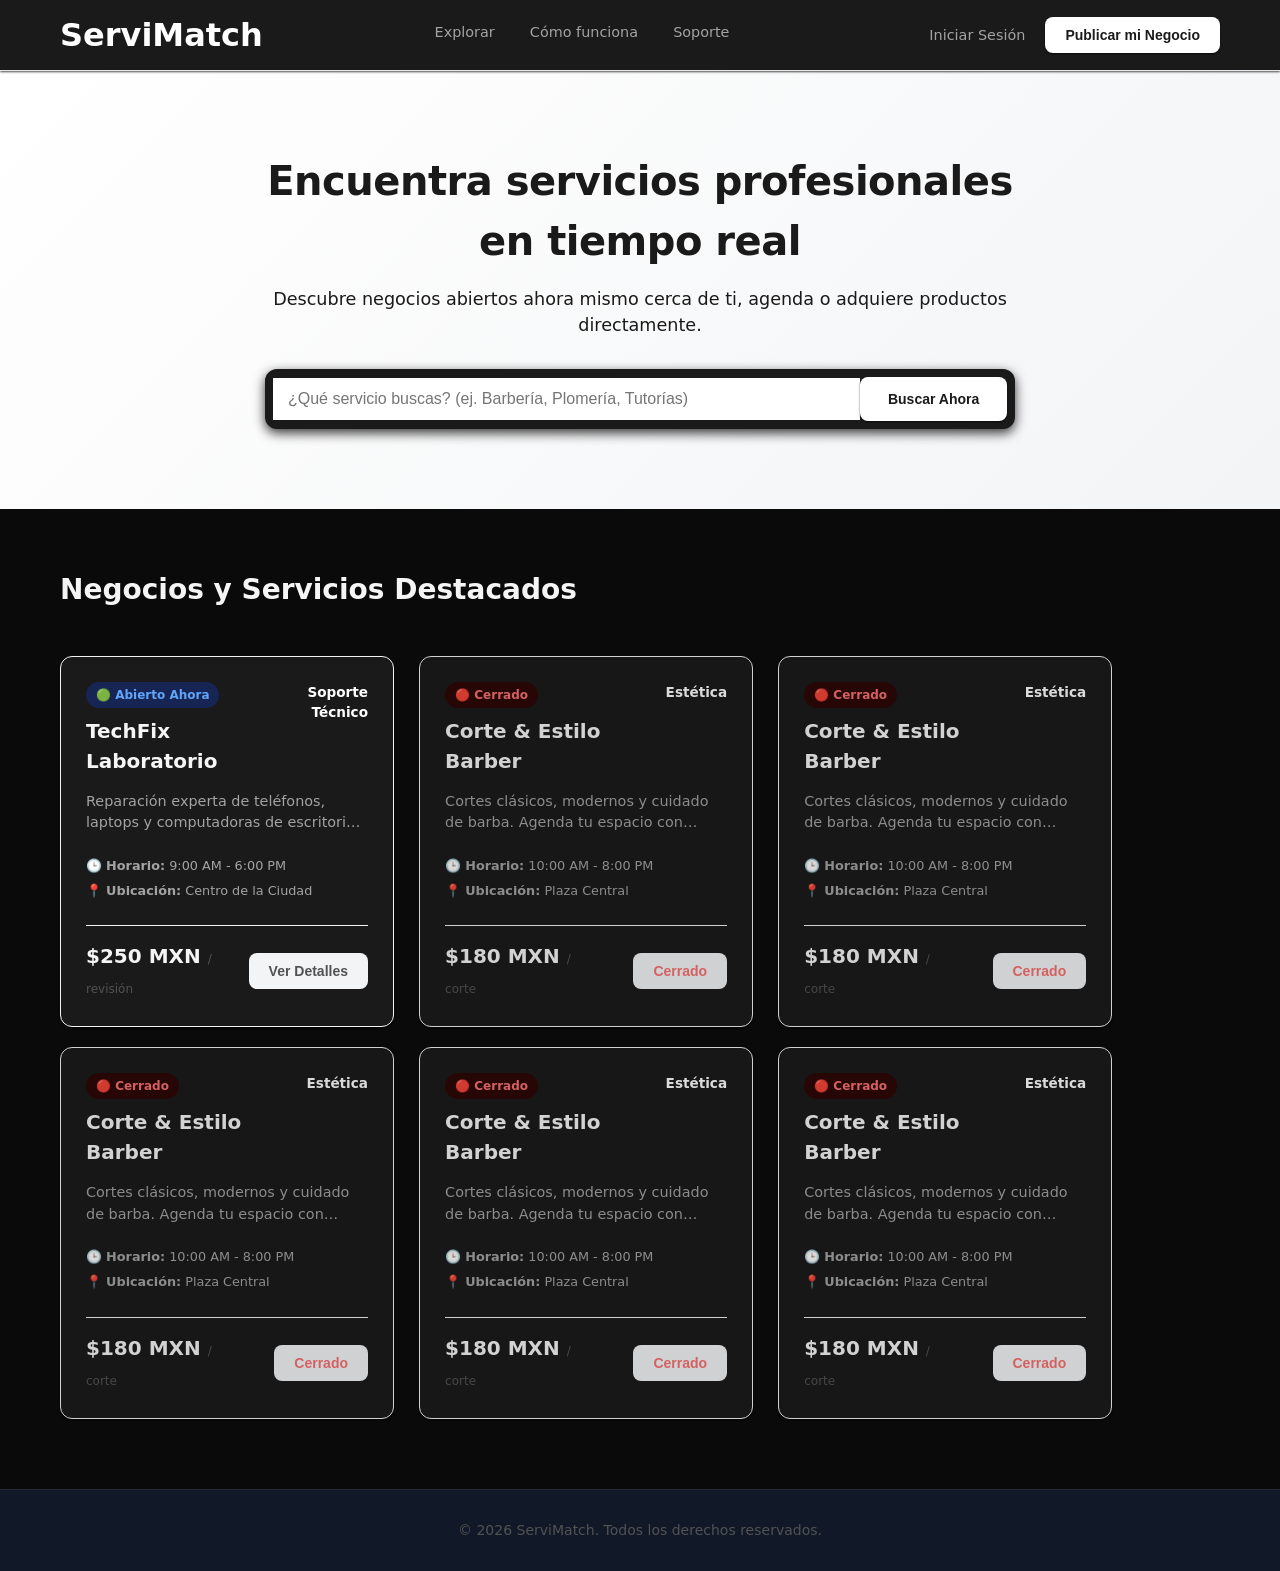
==== index.html @ 90960083 "primer commit" ====
<!DOCTYPE html>
<html lang="es">
<head>
    <meta charset="UTF-8">
    <meta name="viewport" content="width=device-width, initial-scale=1.0">
    <title>ServiMatch - Encuentra Servicios en tu Zona</title>
    <link rel="stylesheet" href="css/style.css">
</head>
<body>

    <header class="header">
    <div class="container">
        <div class="navbar">
            <div class="nav-brand">
                <span>ServiMatch</span>
            </div>
            
            <div class="nav-menu-container">
                
                
                <nav class="nav-menu" id="navMenu">
                    <a href="index.html">Explorar</a>
                    <a href="#">Cómo funciona</a>
                    <a href="soporte.html">Soporte</a>
                </nav>
                
            </div>

            <div class="nav-actions">
                <a href="login.html">Iniciar Sesión</a>
                <button class="btn btn-primary">Publicar mi Negocio</button>
            </div>
            <button class="menu-toggle" id="menuToggle" aria-label="Abrir menú">
                    <span></span>
                    <span></span>
                    <span></span>
                </button>
        </div>
    </div>
</header>

    <section class="hero">
        <div class="hero-content">
            <h1>Encuentra servicios profesionales en tiempo real</h1>
            <p>Descubre negocios abiertos ahora mismo cerca de ti, agenda o adquiere productos directamente.</p>
            
            <form class="search-form">
                <div class="search-input-cell">
                    <input type="text" placeholder="¿Qué servicio buscas? (ej. Barbería, Plomería, Tutorías)">
                </div>
                <div class="search-button-cell">
                    <button type="submit" class="btn btn-primary">Buscar Ahora</button>
                </div>
            </form>
        </div>
    </section>

    <main class="container main-content">
        <h2>Negocios y Servicios Destacados</h2>
        
        <div class="services-grid">
            
            <div class="card-wrapper">
                <div class="card">
                    <div class="card-header">
                        <div class="card-title-area">
                            <span class="badge badge-open">🟢 Abierto Ahora</span>
                            <h3>TechFix Laboratorio</h3>
                        </div>
                        <div class="card-category-area">
                            <span>Soporte Técnico</span>
                        </div>
                    </div>
                    
                    <p class="card-description">Reparación experta de teléfonos, laptops y computadoras de escritorio. Diagnóstico rápido.</p>
                    
                    <div class="card-info-list">
                        <p>🕒 <strong>Horario:</strong> 9:00 AM - 6:00 PM</p>
                        <p>📍 <strong>Ubicación:</strong> Centro de la Ciudad</p>
                    </div>
                    
                    <div class="card-footer">
                        <div class="card-price-area">
                            $250 MXN <span>/ revisión</span>
                        </div>
                        <div class="card-action-area">
                            <button class="btn btn-secondary">Ver Detalles</button>
                        </div>
                    </div>
                </div>
            </div>

            <div class="card-wrapper">
                <div class="card card-opacity">
                    <div class="card-header">
                        <div class="card-title-area">
                            <span class="badge badge-closed">🔴 Cerrado</span>
                            <h3>Corte & Estilo Barber</h3>
                        </div>
                        <div class="card-category-area">
                            <span>Estética</span>
                        </div>
                    </div>
                    
                    <p class="card-description">Cortes clásicos, modernos y cuidado de barba. Agenda tu espacio con anticipación.</p>
                    
                    <div class="card-info-list">
                        <p>🕒 <strong>Horario:</strong> 10:00 AM - 8:00 PM</p>
                        <p>📍 <strong>Ubicación:</strong> Plaza Central</p>
                    </div>
                    
                    <div class="card-footer">
                        <div class="card-price-area">
                            $180 MXN <span>/ corte</span>
                        </div>
                        <div class="card-action-area">
                            <button class="btn btn-disabled" disabled>Cerrado</button>
                        </div>
                    </div>
                </div>
            </div>
            <div class="card-wrapper">
                <div class="card card-opacity">
                    <div class="card-header">
                        <div class="card-title-area">
                            <span class="badge badge-closed">🔴 Cerrado</span>
                            <h3>Corte & Estilo Barber</h3>
                        </div>
                        <div class="card-category-area">
                            <span>Estética</span>
                        </div>
                    </div>
                    
                    <p class="card-description">Cortes clásicos, modernos y cuidado de barba. Agenda tu espacio con anticipación.</p>
                    
                    <div class="card-info-list">
                        <p>🕒 <strong>Horario:</strong> 10:00 AM - 8:00 PM</p>
                        <p>📍 <strong>Ubicación:</strong> Plaza Central</p>
                    </div>
                    
                    <div class="card-footer">
                        <div class="card-price-area">
                            $180 MXN <span>/ corte</span>
                        </div>
                        <div class="card-action-area">
                            <button class="btn btn-disabled" disabled>Cerrado</button>
                        </div>
                    </div>
                </div>
            </div>
            <div class="card-wrapper">
                <div class="card card-opacity">
                    <div class="card-header">
                        <div class="card-title-area">
                            <span class="badge badge-closed">🔴 Cerrado</span>
                            <h3>Corte & Estilo Barber</h3>
                        </div>
                        <div class="card-category-area">
                            <span>Estética</span>
                        </div>
                    </div>
                    
                    <p class="card-description">Cortes clásicos, modernos y cuidado de barba. Agenda tu espacio con anticipación.</p>
                    
                    <div class="card-info-list">
                        <p>🕒 <strong>Horario:</strong> 10:00 AM - 8:00 PM</p>
                        <p>📍 <strong>Ubicación:</strong> Plaza Central</p>
                    </div>
                    
                    <div class="card-footer">
                        <div class="card-price-area">
                            $180 MXN <span>/ corte</span>
                        </div>
                        <div class="card-action-area">
                            <button class="btn btn-disabled" disabled>Cerrado</button>
                        </div>
                    </div>
                </div>
            </div>
            <div class="card-wrapper">
                <div class="card card-opacity">
                    <div class="card-header">
                        <div class="card-title-area">
                            <span class="badge badge-closed">🔴 Cerrado</span>
                            <h3>Corte & Estilo Barber</h3>
                        </div>
                        <div class="card-category-area">
                            <span>Estética</span>
                        </div>
                    </div>
                    
                    <p class="card-description">Cortes clásicos, modernos y cuidado de barba. Agenda tu espacio con anticipación.</p>
                    
                    <div class="card-info-list">
                        <p>🕒 <strong>Horario:</strong> 10:00 AM - 8:00 PM</p>
                        <p>📍 <strong>Ubicación:</strong> Plaza Central</p>
                    </div>
                    
                    <div class="card-footer">
                        <div class="card-price-area">
                            $180 MXN <span>/ corte</span>
                        </div>
                        <div class="card-action-area">
                            <button class="btn btn-disabled" disabled>Cerrado</button>
                        </div>
                    </div>
                </div>
            </div>
            <div class="card-wrapper">
                <div class="card card-opacity">
                    <div class="card-header">
                        <div class="card-title-area">
                            <span class="badge badge-closed">🔴 Cerrado</span>
                            <h3>Corte & Estilo Barber</h3>
                        </div>
                        <div class="card-category-area">
                            <span>Estética</span>
                        </div>
                    </div>
                    
                    <p class="card-description">Cortes clásicos, modernos y cuidado de barba. Agenda tu espacio con anticipación.</p>
                    
                    <div class="card-info-list">
                        <p>🕒 <strong>Horario:</strong> 10:00 AM - 8:00 PM</p>
                        <p>📍 <strong>Ubicación:</strong> Plaza Central</p>
                    </div>
                    
                    <div class="card-footer">
                        <div class="card-price-area">
                            $180 MXN <span>/ corte</span>
                        </div>
                        <div class="card-action-area">
                            <button class="btn btn-disabled" disabled>Cerrado</button>
                        </div>
                    </div>
                </div>
            </div>

        </div>
    </main>

    <footer class="footer">
        <div class="container">
            <p>&copy; 2026 ServiMatch. Todos los derechos reservados.</p>
        </div>
    </footer>


    <script>
        const menuToggle = document.getElementById('menuToggle');
        const navMenu = document.getElementById('navMenu');

        menuToggle.addEventListener('click', () => {
            // Abre o cierra el menú lateral
            navMenu.classList.toggle('active');
            // Cambia el aspecto del botón (Líneas -> X)
            menuToggle.classList.toggle('open');
        });
    </script>
</body>
</html>

</body>
</html>
---- css/style.css ----
/* ==========================================================================
   1. VARIABLES Y CONFIGURACIÓN BASE
   ========================================================================== */
:root {
    
    /* Colores Principales (Monocromáticos) */
    --primary-color: #ffffff;       /* Blanco puro para los elementos de máxima atención */
    --primary-hover: #e5e7eb;       /* Gris muy claro para los hovers */
    --secondary-color: #f3f4f6;     /* Contraste secundario claro */
    
    /* Fondos (Negros y Grises Profundos) */
    --bg-main: #0a0a0a;             /* Negro azabache sutil (más elegante que el #000000 puro) */
    --bg-card: #121212;             /* Un gris oscuro casi negro para tarjetas y contenedores */
    --white: #1a1a1a;               /* Tercer nivel de elevación para elementos flotantes o menús */
    
    /* Textos (Escala de Blancos y Grises) */
    --text-dark: #f5f5f5;           /* Texto principal (Blanco suave para no cansar la vista) */
    --text-muted: #a3a3a3;          /* Texto secundario (Gris medio) */
    --text-light: #525252;          /* Texto desactivado, bordes finos o subtítulos muy discretos */
    
    /* Estados (Manteniendo la estética, pero legibles) */
    --color-open-bg: #172554;       /* Azul marino muy oscuro (mantiene el orden sin romper la estética) */
    --color-open-text: #60a5fa;     
    --color-closed-bg: #2d0606;     /* Vino/Rojo quemado muy oscuro */
    --color-closed-text: #f87171;   
    
    /* Efectos y Estructura */
    --shadow-sm: 0 1px 2px 0 rgba(0, 0, 0, 0.7);
    --shadow-md: 0 4px 12px rgba(0, 0, 0, 0.8);
    --radius: 12px;
}

* {
    box-sizing: border-box;
    margin: 0;
    padding: 0;
}

body {
    font-family: system-ui, -apple-system, BlinkMacSystemFont, 'Segoe UI', Roboto, Oxygen, Ubuntu, Cantarell, sans-serif;
    background-color: var(--bg-main);
    color: var(--text-dark);
    line-height: 1.5;
}
.body2 {
    font-family: system-ui, -apple-system, BlinkMacSystemFont, 'Segoe UI', Roboto, Oxygen, Ubuntu, Cantarell, sans-serif;
    background-color: var(--primary-color);
    color: var(--text-dark);
    line-height: 1.5;
}

a {
    text-decoration: none;
    color: inherit;
    transition: color 0.2s ease;
}

/* ==========================================================================
   2. COMPONENTES REUTILIZABLES (Botones, Etiquetas)
   ========================================================================== */
.btn {
    display: inline-block;
    padding: 10px 20px;
    font-size: 0.875rem;
    font-weight: 600;
    border-radius: 8px;
    border: none;
    cursor: pointer;
    transition: all 0.2s ease;
    text-align: center;
}

.btn-primary {
    background-color: var(--primary-color);
    color: var(--white);
    box-shadow: var(--shadow-sm);
}

.btn-primary:hover {
    background-color: var(--primary-hover);
}

.btn-secondary {
    background-color: #f3f4f6;
    color: var(--text-light);
}

.btn-secondary:hover {
    background-color: #e5e7eb;
}

.btn-disabled {
    background-color: #f3f4f6;
    color: var(--color-closed-text);
    cursor: not-allowed;
}

.badge {
    display: inline-block;
    padding: 4px 10px;
    font-size: 0.75rem;
    font-weight: 600;
    border-radius: 9999px;
}

.badge-open {
    background-color: var(--color-open-bg);
    color: var(--color-open-text);
}

.badge-closed {
    background-color: var(--color-closed-bg);
    color: var(--color-closed-text);
}

/* ==========================================================================
   3. ESTRUCTURA / LAYOUT DEL INDEX
   ========================================================================== */
.container {
    max-width: 1200px;
    margin: 0 auto;
    padding: 0 20px;
}

/* Navbar */
.header {
    background-color: var(--white);
    border-bottom: 1px solid #e5e7eb;
    position: sticky;
    top: 0;
    z-index: 100;
    box-shadow: var(--shadow-sm);
}

.navbar {
    display: table;
    width: 100%;
    height: 70px;
}

.nav-brand, .nav-menu, .nav-actions {
    display: table-cell;
    vertical-align: middle;
}

.nav-brand {
    font-size: 2rem;
    font-weight: 700;
    color: var(--primary-color);
    width: 20%;
}

.nav-menu {
    text-align: center;
    width: 50%;
    padding:20px;
}

.nav-menu a {
    margin: 0 15px;
    font-size: 0.9rem;
    font-weight: 500;
    color: var(--text-muted);
}

.nav-menu a:hover {
    color: var(--primary-color);
}

.nav-actions {
    text-align: right;
    width: 30%;
}

.nav-actions a {
    margin-right: 15px;
    font-size: 0.9rem;
    font-weight: 500;
    color: var(--text-muted);
}

.nav-actions a:hover {
    color: var(--primary-color);
}

/* Hero Section (Buscador) */
.hero {
    background: linear-gradient(135deg, var(--primary-color) 0%, var(--secondary-color) 100%);
    color: var(--white);
    padding: 80px 20px;
    text-align: center;
}

.hero-content {
    max-width: 750px;
    margin: 0 auto;
}

.hero h1 {
    font-size: 2.5rem;
    font-weight: 800;
    margin-bottom: 15px;
    letter-spacing: -0.5px;
}

.hero p {
    font-size: 1.1rem;
    margin-bottom: 30px;
}

/* Formulario de búsqueda */
.search-form {
    background-color: var(--white);
    padding: 8px;
    border-radius: var(--radius);
    box-shadow: var(--shadow-md);
    display: table;
    width: 100%;
}

.search-input-cell, .search-button-cell {
    display: table-cell;
    vertical-align: middle;
}

.search-input-cell {
    width: 80%;
}

.search-form input {
    width: 100%;
    padding: 12px 15px;
    border: none;
    font-size: 1rem;
    color: var(--text-dark);
    outline: none;
}

.search-button-cell {
    width: 20%;
    text-align: right;
}

.search-form .btn {
    width: 100%;
    padding: 14px;
}

/* Catálogo / Grid de Servicios */
.main-content {
    padding: 60px 20px;
}

.main-content h2 {
    font-size: 1.75rem;
    font-weight: 700;
    margin-bottom: 35px;
}

.services-grid {
    display: block;
    margin-left: -10px;
    margin-right: -10px;
}

/* Tarjeta del Servicio (Estilo base) */
.card-wrapper {
    display: inline-block;
    width: 30%;
    padding: 10px;
    vertical-align: top;
    box-sizing: border-box;
}

.card {
    background-color: var(--white);
    border: 1px solid #f3f4f6;
    border-radius: var(--radius);
    padding: 25px;
    box-shadow: var(--shadow-sm);
    transition: transform 0.2s ease, box-shadow 0.2s ease;
}

.card:hover {
    transform: translateY(-4px);
    box-shadow: var(--shadow-md);
}

.card-opacity {
    opacity: 0.85;
}

.card-header {
    display: table;
    width: 100%;
    margin-bottom: 15px;
}

.card-title-area, .card-category-area {
    display: table-cell;
    vertical-align: top;
}

.card-title-area {
    width: 70%;
}

.card-title-area h3 {
    font-size: 1.25rem;
    font-weight: 700;
    margin-top: 8px;
}

.card-category-area {
    width: 30%;
    text-align: right;
    font-size: 0.85rem;
    font-weight: 600;
    color: var(--primary-color);
}

.card-description {
    font-size: 0.9rem;
    color: var(--text-muted);
    margin-bottom: 20px;
    height: 45px;
    display: -webkit-box;
    -webkit-line-clamp: 2;
    -webkit-box-orient: vertical;
    overflow: hidden;
}

.card-info-list {
    font-size: 0.8rem;
    color: var(--text-muted);
    margin-bottom: 25px;
}

.card-info-list p {
    margin-bottom: 6px;
}

.card-footer {
    display: table;
    width: 100%;
    border-top: 1px solid #f3f4f6;
    padding-top: 15px;
}

.card-price-area, .card-action-area {
    display: table-cell;
    vertical-align: middle;
}

.card-price-area {
    font-size: 1.25rem;
    font-weight: 700;
    width: 50%;
}

.card-price-area span {
    font-size: 0.75rem;
    color: var(--text-light);
    font-weight: 400;
}

.card-action-area {
    width: 50%;
    text-align: right;
}

/* Footer */
.footer {
    background-color: #111827;
    color: var(--text-light);
    padding: 30px 0;
    text-align: center;
    font-size: 0.875rem;
    border-top: 1px solid #1f2937;
}

.menu-toggle {
    display: none;
    flex-direction: column;
    justify-content: space-between;
    width: 24px;
    height: 18px;
    background: transparent;
    border: none;
    cursor: pointer;
    z-index: 110;
}

/* Las 3 líneas del icono */
.menu-toggle span {
    width: 100%;
    height: 3px;
    background-color: var(--text-dark);
    border-radius: 2px;
    transition: all 0.3s ease;
}




/* ==========================================================================
   5. DISEÑO DE LA PÁGINA DE SOPORTE
   ========================================================================== */
.support-container {
    display: flex;
    gap: 40px;
    align-items: flex-start;
    margin-top: 20px;
    background: linear-gradient(135deg, var(--primary-color) 0%, var(--secondary-color) 100%);
    color: var(--white);
    padding: 60px 20px;
    border-radius: var(--radius);
    border: 1px solid #f3f4f6;
    box-shadow: var(--shadow-sm);
}

.support-info-card {
    flex: 1;
}

.support-info-card h2 {
    font-size: 2.2rem;
    margin-bottom: 15px;
    color: var(--text-ligh);
}

.support-subtitle {
    color: var(--text-ligh);
    font-size: 1.05rem;
    margin-bottom: 30px;
}

.support-channels {
    display: flex;
    flex-direction: column;
    gap: 20px;
}

.channel-item {
    display: flex;
    align-items: center;
    gap: 15px;
    background-color: var(--white);
    padding: 15px;
    border-radius: 8px;
    border: 1px solid #f3f4f6;
}

.channel-icon {
    font-size: 1.5rem;
}

.channel-item h4 {
    font-size: 0.95rem;
    font-weight: 700;
    color: var(--text-dark);
}

.channel-item p {
    font-size: 0.85rem;
    color: var(--text-muted);
}

/* Tarjeta del Formulario */
.support-form-card {
    flex: 1;
    background-color: var(--white);
    padding: 30px;
    border-radius: var(--radius);
    border: 1px solid #f3f4f6;
    box-shadow: var(--shadow-sm);
}

.support-form-card h3 {
    font-size: 1.3rem;
    margin-bottom: 25px;
    color: var(--text-dark);
}

.support-form {
    display: flex;
    flex-direction: column;
    gap: 20px;
}

.form-group {
    display: flex;
    flex-direction: column;
    gap: 8px;
}

.form-group label {
    font-size: 0.85rem;
    font-weight: 600;
    color: var(--text-dark);
}

.form-group input, 
.form-group select, 
.form-group textarea {
    width: 100%;
    padding: 12px;
    border: 1px solid #d1d5db;
    border-radius: 6px;
    font-size: 0.95rem;
    font-family: inherit;
    outline: none;
    transition: border-color 0.2s;
}

.form-group input:focus, 
.form-group select:focus, 
.form-group textarea:focus {
    border-color: var(--primary-color);
    box-shadow: 0 0 0 3px rgba(79, 70, 229, 0.1);
}

.btn-block {
    width: 100%;
    padding: 14px;
}



/* Enlace activo en el menú */
.active-link {
    color: var(--primary-color) !important;
    font-weight: 700 !important;
}

/* ==========================================================================
   6. DISEÑO DE LA PÁGINA DE LOGIN
   ========================================================================== */
.login-main {
    display: flex;
    justify-content: center;
    align-items: center;
    min-height: calc(100vh - 140px); /* Resta altura de header y footer */
    padding: 40px 20px;
}

.login-card {
    background-color: var(--white);
    width: 100%;
    max-width: 450px;
    padding: 40px;
    border-radius: var(--radius);
    border: 1px solid #f3f4f6;
    box-shadow: var(--shadow-md);
}

.login-header {
    text-align: center;
    margin-bottom: 30px;
}

.login-header h2 {
    font-size: 1.8rem;
    font-weight: 800;
    color: var(--text-dark);
    margin-bottom: 8px;
}

.login-header p {
    font-size: 0.9rem;
    color: var(--text-muted);
}

/* Alineación de etiqueta y enlace de recuperar contraseña */
.label-wrapper {
    display: flex;
    justify-content: space-between;
    align-items: center;
}

.form-link-sm {
    font-size: 0.8rem;
    color: var(--primary-color);
    font-weight: 500;
}

.form-link-sm:hover {
    text-decoration: underline;
}

/* Opciones extra (Checkbox) */
.form-options {
    display: flex;
    align-items: center;
    font-size: 0.85rem;
    color: var(--text-muted);
    margin-top: -5px;
}

.checkbox-container {
    display: flex;
    align-items: center;
    gap: 8px;
    cursor: pointer;
    user-select: none;
}

.checkbox-container input {
    cursor: pointer;
    accent-color: var(--primary-color); /* Cambia el color del checkbox nativo */
    width: 16px;
    height: 16px;
}

/* Elementos del pie de la tarjeta */
.login-footer {
    text-align: center;
    margin-top: 25px;
    font-size: 0.9rem;
    color: var(--text-muted);
}

.login-footer a {
    color: var(--primary-color);
    font-weight: 600;
}

.login-footer a:hover {
    text-decoration: underline;
}

/* Divisor decorativo */
.divider {
    position: relative;
    text-align: center;
    margin: 20px 0;
}

.divider::before {
    content: "";
    position: absolute;
    top: 50%;
    left: 0;
    right: 0;
    height: 1px;
    background-color: #e5e7eb;
    z-index: 1;
}

.divider span {
    position: relative;
    background-color: var(--white);
    padding: 0 10px;
    font-size: 0.75rem;
    color: var(--text-light);
    text-transform: uppercase;
    letter-spacing: 0.5px;
    z-index: 2;
}

.admin-notice {
    font-size: 0.8rem;
    color: var(--text-light);
    line-height: 1.4;
    background-color: #f9fafb;
    padding: 10px;
    border-radius: 6px;
    border: 1px dashed #e5e7eb;
}

/* Ajustes Responsive para móvil */
@media (max-width: 480px) {
    .login-card {
        padding: 25px 20px;
        box-shadow: none; /* Simplifica la vista en pantallas ultra pequeñas */
        border: none;
        background: transparent;
    }
    
    body {
        background-color: var(--white); /* Evita contraste de fondo en celular */
    }
    
    .divider span {
        background-color: var(--white);
    }
}

/* ==========================================================================
   7. DISEÑO DE LA PÁGINA DE REGISTRO (SELECTOR DE ROLES)
   ========================================================================== */
.role-selector {
    display: flex;
    gap: 12px;
    margin-top: 5px;
}

.role-option {
    flex: 1;
    cursor: pointer;
}

/* Esconde el círculo de radio por defecto */
.role-option input[type="radio"] {
    display: none;
}

/* Diseño de la tarjeta contenedora simulada */
.role-box {
    display: flex;
    align-items: center;
    gap: 10px;
    padding: 12px;
    border: 1px solid #d1d5db;
    border-radius: 8px;
    background-color: var(--white);
    transition: all 0.2s ease;
}

.role-icon {
    font-size: 1.3rem;
}

.role-text strong {
    display: block;
    font-size: 0.85rem;
    color: var(--text-dark);
}

.role-text p {
    font-size: 0.7rem;
    color: var(--text-light);
    line-height: 1.2;
}

/* Comportamiento cuando el radio oculto se activa/selecciona */
.role-option input[type="radio"]:checked + .role-box {
    border-color: var(--primary-color);
    background-color: #f5f3ff; /* Fondo sutil índigo */
    box-shadow: 0 0 0 1px var(--primary-color);
}

/* Ajuste responsive para celulares muy pequeños */
@media (max-width: 400px) {
    .role-selector {
        flex-direction: column;
    }
}




/*-------------------------------------------------------------------------------------------
---------------------------- Responsive para Soporte-----------------------------------------
---------------------------------------------------------------------------------------------*/




@media (max-width: 992px) {
    .support-container {
        flex-direction: column;
        gap: 40px;
    }
    
    .support-info-card, .support-form-card {
        width: 100%;
    }
}

/* Responsive para pantallas medianas (Tablets) */
@media (max-width: 992px) {
    .card-wrapper {
        width: 50%;
    }
}

/* Responsive para pantallas pequeñas (Celulares) */
@media (max-width: 768px) {
    .nav-menu {
        display: none; /* Esconde menú en móvil */
    }
    .nav-actions .btn-primary {
    display: none;
}

    .nav-brand { width: 40%; }
    .nav-actions { width: 60%; }
    
    .card-wrapper {
        width: 100%;
    }
    
    .search-form, .search-input-cell, .search-button-cell {
        display: block;
        width: 100%;
    }
    
    .search-button-cell {
        text-align: center;
        margin-top: 10px;
    }

    .hero {
    background: linear-gradient(135deg, var(--primary-color) 0%, var(--secondary-color) 100%);
    color: var(--white);
    padding: 50px 50px;
    text-align: center;
}

.hero h1 {
    font-size: 2.3rem;
    font-weight: 800;
    margin-bottom: 5px;
    letter-spacing: -0.5px;
}

.main-content {
    padding: 20px 20px;
}

@media (max-width: 768px) {
    .nav-brand { width: 50%; }
    .nav-actions { width: 50%; }
    
    .nav-menu-container {
        display: inline-block;
        vertical-align: middle;
    }

    /* Mostrar el botón hamburguesa */
    .menu-toggle {
        display: flex;
    margin-top: 25px;
    }

    /* Transformar el menú tradicional en un despliegue vertical oculto */
    .nav-menu {
        display: block;
        position: fixed;
        top: 70px; /* Justo debajo del header */
        left: 200%; /* Escondido a la izquierda */
        width: 100%;
        height: calc(100vh - 70px);
        background-color: var(--white);
        flex-direction: column;
        padding: 40px 20px;
        transition: left 0.3s ease;
        box-shadow: 0 4px 6px rgba(0, 0, 0, 0.05);
        text-align: left;
    }

    /* Links del menú ahora uno abajo del otro */
    .nav-menu a {
        display: block;
        margin: 0 0 25px 0;
        font-size: 1.2rem;
    }

    /* Clase que activará JavaScript para mostrar el menú */
    .nav-menu.active {
        left: 0;
    }

    /* Animación del icono (Opcional: Convierte la hamburguesa en una "X") */
    .menu-toggle.open span:nth-child(1) {
        transform: rotate(45deg) translate(5px, 5px);
    }
    .menu-toggle.open span:nth-child(2) {
        opacity: 0;
    }
    .menu-toggle.open span:nth-child(3) {
        transform: rotate(-45deg) translate(5px, -5px);
    }

    /* Ajustes extra para el buscador y tarjetas en móvil */
    .card-wrapper { width: 100%; }
    .search-form, .search-input-cell, .search-button-cell { display: block; width: 100%; }
    .search-button-cell { text-align: center; margin-top: 10px; }
}

.support-container {
    display: flex;
    gap: 25px;
    align-items: flex-start;
    margin-top: 20px;
    background: linear-gradient(135deg, var(--primary-color) 0%, var(--secondary-color) 100%);
    color: var(--white);
    padding: 10px 10px;
    border-radius: var(--radius);
    border: 1px solid #f3f4f6;
    box-shadow: var(--shadow-sm);
}

.support-info-card h2 {
    font-size: 1.5rem;
    margin-bottom: 15px;
    color: var(--text-ligh);
}

.support-subtitle {
    color: var(--text-ligh);
    font-size: 1rem;
    margin-bottom: 10px;
}

.support-form-card {
    flex: 1;
    background-color: var(--white);
    padding: 20px;
    border-radius: var(--radius);
    border: 1px solid #f3f4f6;
    box-shadow: var(--shadow-sm);
}
.channel-item {
    display: flex;
    align-items: center;
    gap: 15px;
    background-color: var(--white);
    padding: 5px;
    border-radius: 8px;
    border: 1px solid #f3f4f6;
}
}
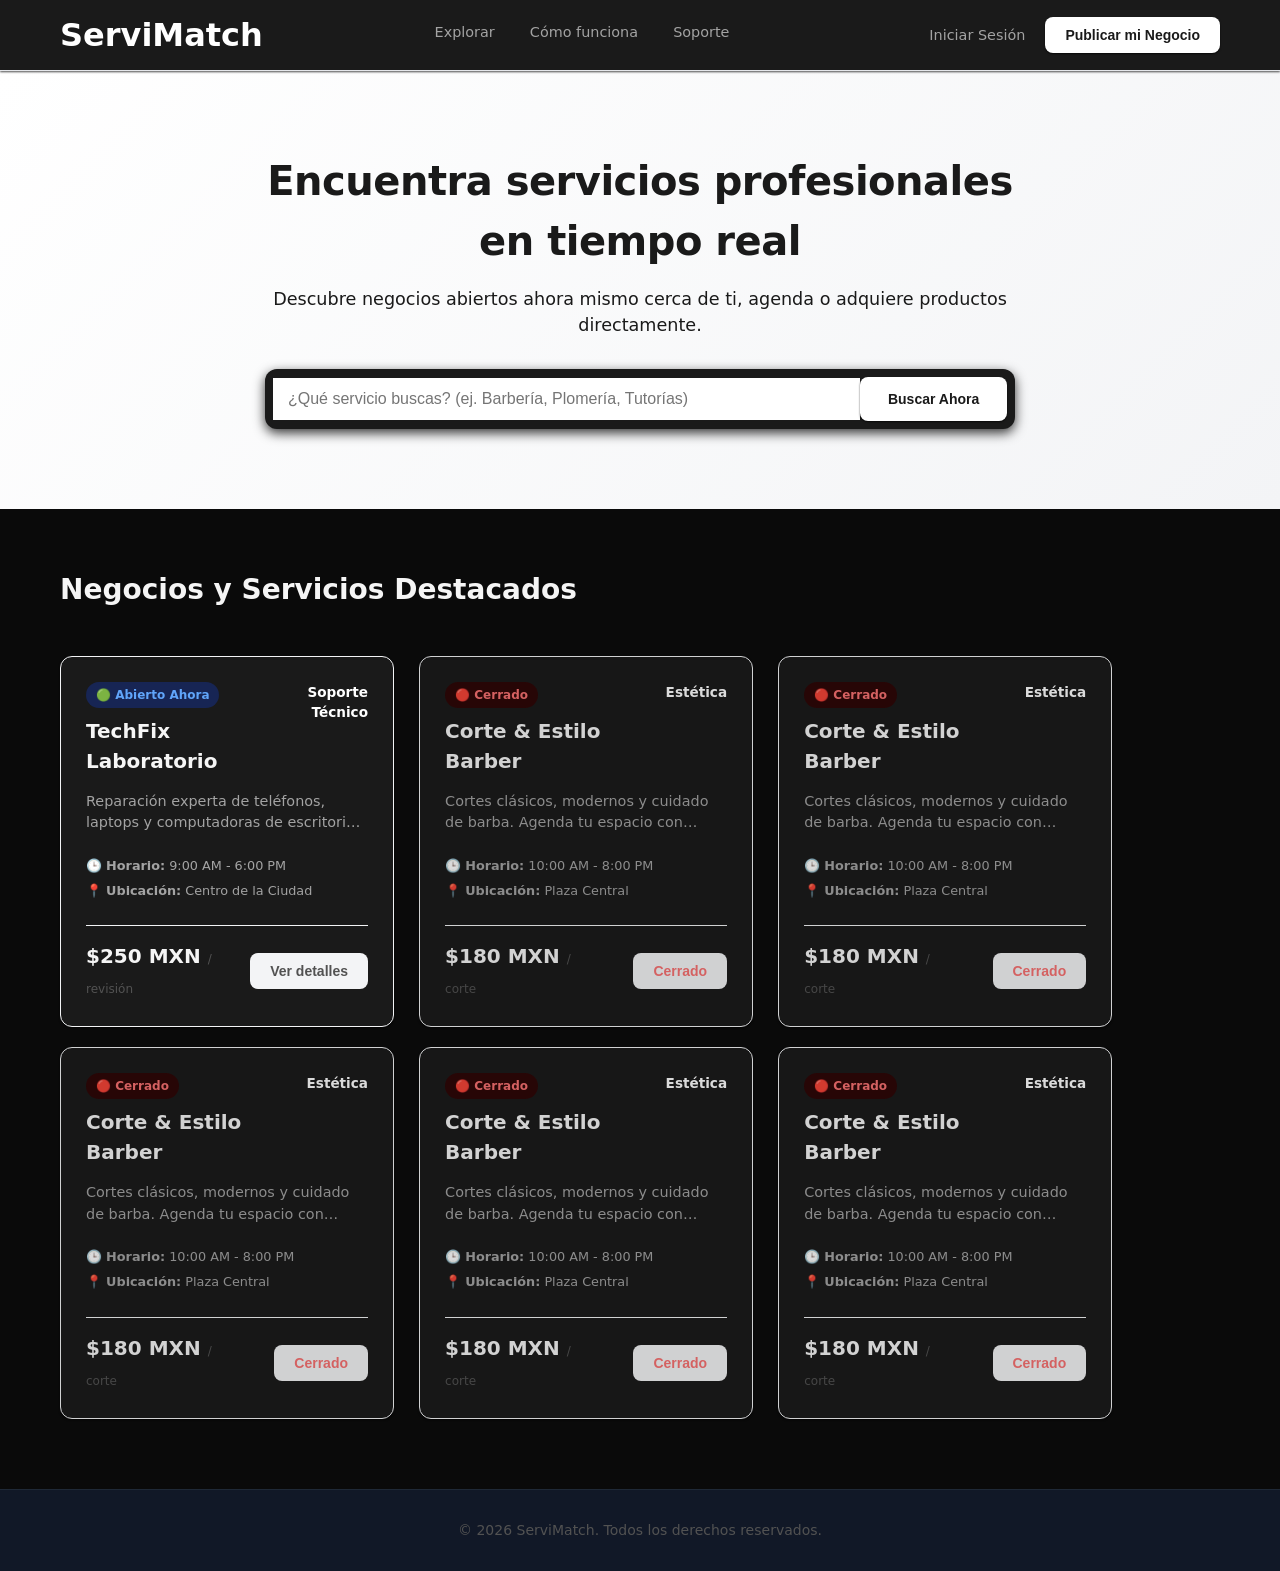
==== commit 4d59ff93: "update 0.1.1" ====
--- a/index.html
+++ b/index.html
@@ -84,7 +84,8 @@
                             $250 MXN <span>/ revisión</span>
                         </div>
                         <div class="card-action-area">
-                            <button class="btn btn-secondary">Ver Detalles</button>
+                            <button class="btn btn-secondary" ><a href="detalles.html">Ver detalles</a></button>
+                            
                         </div>
                     </div>
                 </div>
--- a/css/style.css
+++ b/css/style.css
@@ -674,7 +674,6 @@
         padding: 25px 20px;
         box-shadow: none; /* Simplifica la vista en pantallas ultra pequeñas */
         border: none;
-        background: transparent;
     }
     
     body {
@@ -736,9 +735,318 @@
 /* Comportamiento cuando el radio oculto se activa/selecciona */
 .role-option input[type="radio"]:checked + .role-box {
     border-color: var(--primary-color);
-    background-color: #f5f3ff; /* Fondo sutil índigo */
+    background-color: var(--text-muted);
     box-shadow: 0 0 0 1px var(--primary-color);
-}
+    
+}
+
+
+/* ==========================================================================
+   8. DISEÑO DE LA PÁGINA DE DETALLES DEL NEGOCIO
+   ========================================================================== */
+.business-header-card {
+    background-color: var(--white);
+    padding: 35px;
+    border-radius: var(--radius);
+    border: 1px solid #f3f4f6;
+    box-shadow: var(--shadow-sm);
+    margin-bottom: 30px;
+}
+
+.business-title-row {
+    display: flex;
+    justify-content: space-between;
+    align-items: flex-start;
+    border-bottom: 1px solid #f3f4f6;
+    padding-bottom: 20px;
+    margin-bottom: 20px;
+}
+
+.business-title {
+    font-size: 2.2rem;
+    font-weight: 800;
+    color: var(--text-dark);
+    margin-top: 5px;
+}
+
+.business-category {
+    font-size: 1rem;
+    color: var(--primary-color);
+    font-weight: 600;
+}
+
+.business-location-badge {
+    background-color: var(--primary-color);
+    padding: 8px 14px;
+    border-radius: 8px;
+    font-size: 0.9rem;
+    font-weight: 500;
+    color: var(--text-muted);
+}
+
+.business-long-desc {
+    font-size: 1.05rem;
+    color: var(--text-muted);
+    line-height: 1.6;
+}
+
+/* Lista de productos (Columna izquierda) */
+.products-section {
+    flex: 2; /* Toma más espacio que la sidebar */
+}
+
+.products-section h3 {
+    font-size: 1.4rem;
+    margin-bottom: 5px;
+}
+
+.section-subtitle {
+    font-size: 0.9rem;
+    color: var(--text-light);
+    margin-bottom: 20px;
+}
+
+.products-list {
+    display: flex;
+    flex-direction: column;
+    gap: 15px;
+}
+
+.product-item {
+    background-color: var(--white);
+    border: 1px solid #f3f4f6;
+    border-radius: var(--radius);
+    padding: 20px;
+    display: flex;
+    justify-content: space-between;
+    align-items: center;
+    gap: 20px;
+    transition: box-shadow 0.2s;
+}
+
+.product-item:hover {
+    box-shadow: var(--shadow-sm);
+}
+
+.product-details h4 {
+    font-size: 1.1rem;
+    font-weight: 700;
+    color: var(--text-dark);
+    margin-bottom: 4px;
+}
+
+.product-details p {
+    font-size: 0.9rem;
+    color: var(--text-muted);
+    margin-bottom: 10px;
+}
+
+.product-price {
+    font-size: 1.15rem;
+    font-weight: 800;
+    color: var(--text-dark);
+    display: block;
+}
+
+/* Sidebar de Horarios (Columna derecha) */
+.business-sidebar {
+    flex: 1;
+    display: flex;
+    flex-direction: column;
+    gap: 20px;
+}
+
+.sidebar-card {
+    background-color: var(--white);
+    padding: 25px;
+    border-radius: var(--radius);
+    border: 1px solid #f3f4f6;
+    box-shadow: var(--shadow-sm);
+}
+
+.sidebar-card h4 {
+    font-size: 1.05rem;
+    margin-bottom: 15px;
+    border-bottom: 1px solid #f3f4f6;
+    padding-bottom: 8px;
+}
+
+.hours-table {
+    width: 100%;
+    border-collapse: collapse;
+    font-size: 0.9rem;
+}
+
+.hours-table td {
+    padding: 8px 0;
+    color: var(--text-muted);
+}
+
+.hours-time {
+    text-align: right;
+    font-weight: 500;
+    color: var(--text-dark);
+}
+
+.current-day td {
+    font-weight: 700;
+    color: var(--primary-color) !important;
+}
+
+.closed-day .hours-time {
+    color: var(--color-closed-text);
+    font-weight: 600;
+}
+
+.info-box {
+    background-color: #fafafa;
+    border-left: 4px solid var(--primary-color);
+}
+
+.info-box p {
+    font-size: 0.85rem;
+    color: var(--text-light);
+    line-height: 1.5;
+}
+
+/* Responsive para Detalles */
+@media (max-width: 768px) {
+    .business-title-row {
+        flex-direction: column;
+        gap: 15px;
+    }
+    
+    .product-item {
+        flex-direction: column;
+        align-items: flex-start;
+    }
+    
+    .product-action {
+        width: 100%;
+    }
+    
+    .product-action .btn {
+        width: 100%;
+    }
+}
+
+/* ==========================================================================
+   9. SECCIÓN DE GALERÍA EN CARRETE HORIZONTAL (ACTUALIZADO)
+   ========================================================================== */
+.business-gallery-section {
+    margin-top: 30px;
+    border-top: 1px solid #f3f4f6;
+    padding-top: 25px;
+}
+
+.gallery-title {
+    font-size: 1.1rem;
+    font-weight: 700;
+    color: var(--text-dark);
+    margin-bottom: 15px;
+}
+
+/* Contenedor del scroll horizontal */
+.gallery-carousel-wrapper {
+    width: 100%;
+    overflow-x: auto; /* Habilita el desplazamiento horizontal */
+    scroll-behavior: smooth;
+    padding-bottom: 10px; /* Espacio para que no tape la barra de scroll */
+    
+    /* Esconder barra de scroll por defecto en navegadores modernos (opcional) */
+    -webkit-overflow-scrolling: touch;
+}
+
+/* Modificamos la Grid para que actúe como un tren de vagones infinitos */
+.gallery-grid {
+    display: flex;
+    gap: 16px; /* Separación limpia entre imágenes */
+    width: max-content; /* Obliga a los elementos a mantenerse en una sola línea */
+}
+
+/* Configuración para Computadoras (Aparecen 3 completas, la 4ta se desborda en carrete) */
+.gallery-item {
+    flex-shrink: 0; /* Evita que las imágenes se aplasten */
+    width: calc((100vw - 40px - 70px - 32px) / 3); /* Cálculo exacto basado en el contenedor */
+    max-width: 350px; /* Tamaño máximo recomendado para mantener proporción */
+    height: 220px;
+    position: relative;
+    border-radius: 8px;
+    overflow: hidden;
+}
+
+.gallery-item img {
+    width: 100%;
+    height: 100%;
+    object-fit: cover;
+    border-radius: 8px;
+    transition: transform 0.3s ease;
+}
+
+/* Texto flotante al pasar el mouse */
+.gallery-overlay {
+    position: absolute;
+    top: 0; left: 0; right: 0; bottom: 0;
+    background: linear-gradient(to top, rgba(0, 0, 0, 0.8) 0%, rgba(0, 0, 0, 0) 70%);
+    display: flex;
+    align-items: flex-end;
+    padding: 12px;
+    opacity: 0;
+    transition: opacity 0.3s ease;
+}
+
+.gallery-overlay span {
+    color: var(--primary-color);
+    font-size: 0.8rem;
+    font-weight: 600;
+}
+
+/* Animaciones en PC */
+.gallery-item:hover img {
+    transform: scale(1.05);
+}
+
+.gallery-item:hover .gallery-overlay {
+    opacity: 1;
+}
+
+/* Estilos de barra de scroll sutiles */
+.gallery-carousel-wrapper::-webkit-scrollbar {
+    height: 6px;
+}
+.gallery-carousel-wrapper::-webkit-scrollbar-track {
+    background: #f1f1f1;
+    border-radius: 10px;
+}
+.gallery-carousel-wrapper::-webkit-scrollbar-thumb {
+    background: #d1d5db;
+    border-radius: 10px;
+}
+.gallery-carousel-wrapper::-webkit-scrollbar-thumb:hover {
+    background: var(--primary-color);
+}
+
+/* ==========================================================================
+   RESPONSIVE EXCLUSIVO PARA EL CARRETE MÓVIL
+   ========================================================================== */
+@media (max-width: 768px) {
+    /* En celulares cambian las dimensiones: caben exactamente 2 fotos en pantalla */
+    .gallery-item {
+        width: calc((120vw - 90px) / 2); /* Deja ver exactamente 2 tarjetas completas */
+        height: 140px;
+    }
+
+    .gallery-overlay {
+        opacity: 1; /* El texto permanece siempre visible en pantallas táctiles */
+        background: linear-gradient(to top, rgba(0, 0, 0, 0.75) 0%, rgba(0, 0, 0, 0) 60%);
+    }
+    
+    .gallery-overlay span {
+        font-size: 0.75rem;
+    }
+}
+
+
 
 /* Ajuste responsive para celulares muy pequeños */
 @media (max-width: 400px) {
@@ -821,7 +1129,7 @@
 
 @media (max-width: 768px) {
     .nav-brand { width: 50%; }
-    .nav-actions { width: 50%; }
+    .nav-actions { width: 100%; }
     
     .nav-menu-container {
         display: inline-block;
@@ -888,7 +1196,7 @@
     color: var(--white);
     padding: 10px 10px;
     border-radius: var(--radius);
-    border: 1px solid #f3f4f6;
+    border: 2px solid #525252;
     box-shadow: var(--shadow-sm);
 }
 
@@ -921,4 +1229,33 @@
     border-radius: 8px;
     border: 1px solid #f3f4f6;
 }
+
+.nav-brand {
+    font-size: 1.5rem;
+    font-weight: 700;
+    color: var(--primary-color);
+    width: 20%;
+}
+
+.business-header-card {
+    background-color: var(--white);
+    padding: 20px;
+    border-radius: var(--radius);
+    border: 1px solid #f3f4f6;
+    box-shadow: var(--shadow-sm);
+    margin-bottom: 30px;
+}
+
+.business-title {
+    font-size: 1.5rem;
+    font-weight: 800;
+    color: var(--text-dark);
+    margin-top: 5px;
+}
+
+.business-category {
+    font-size: 0.9rem;
+    color: var(--primary-color);
+    font-weight: 500;
+}
 }
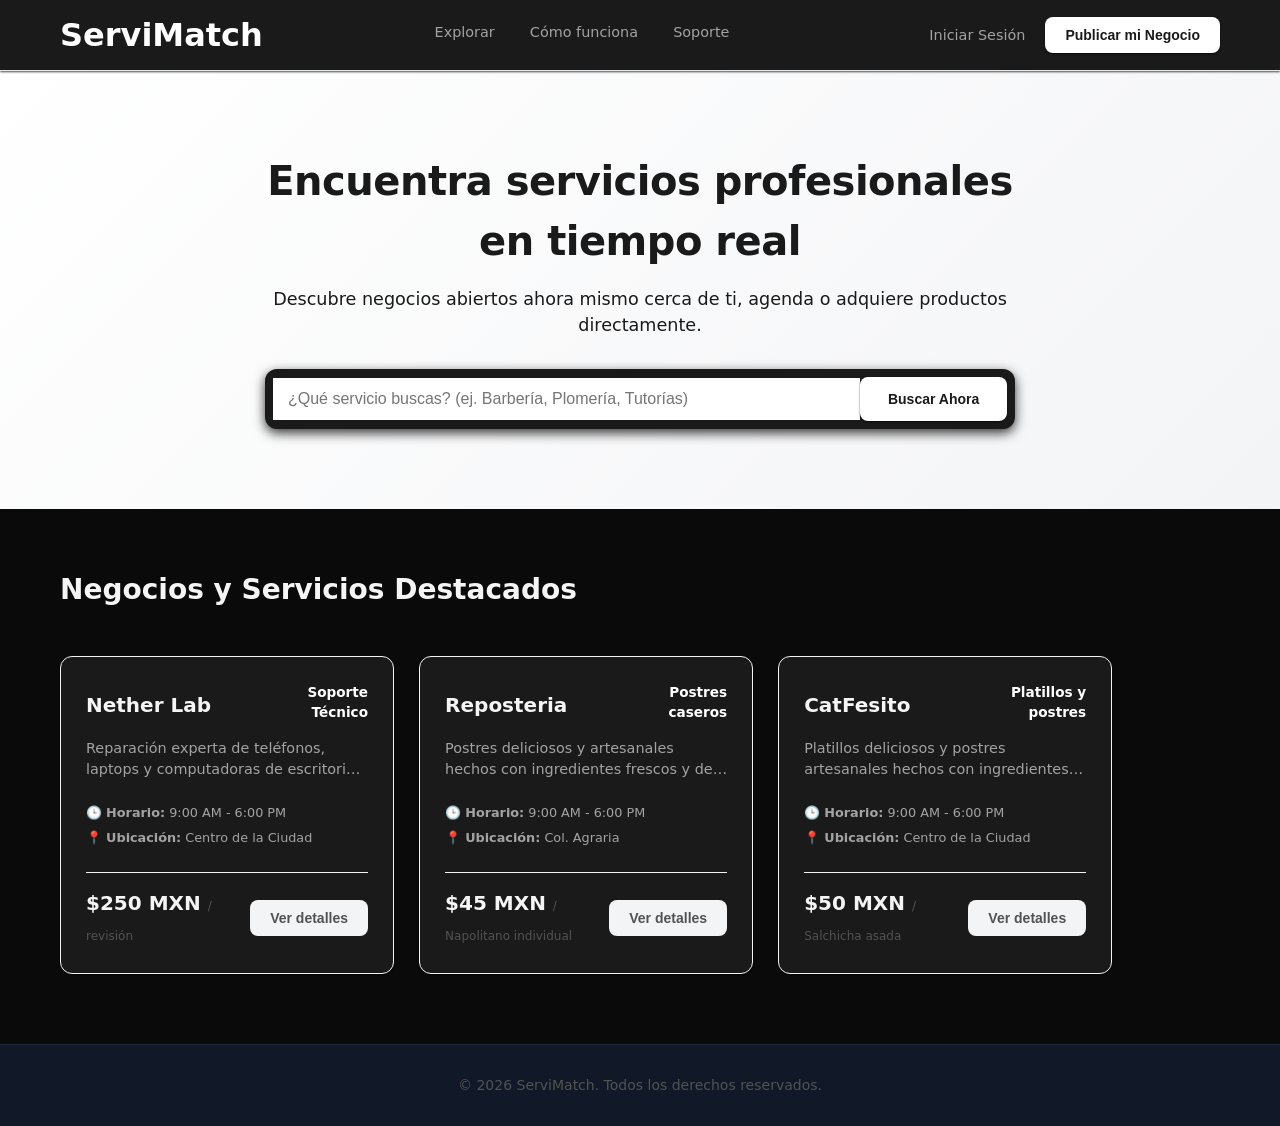
==== commit ceff7e8c: "update 0.3" ====
--- a/index.html
+++ b/index.html
@@ -64,8 +64,8 @@
                 <div class="card">
                     <div class="card-header">
                         <div class="card-title-area">
-                            <span class="badge badge-open">🟢 Abierto Ahora</span>
-                            <h3>TechFix Laboratorio</h3>
+                            
+                            <h3>Nether Lab</h3>
                         </div>
                         <div class="card-category-area">
                             <span>Soporte Técnico</span>
@@ -84,158 +84,91 @@
                             $250 MXN <span>/ revisión</span>
                         </div>
                         <div class="card-action-area">
+                            <button class="btn btn-secondary" ><a href="detallesNetherLab.html">Ver detalles</a></button>
+                            
+                        </div>
+                    </div>
+                    
+                </div>
+            </div>
+
+
+
+            <div class="card-wrapper">
+                <div class="card">
+                    <div class="card-header">
+                        <div class="card-title-area">
+                            
+                            <h3>Reposteria</h3>
+                        </div>
+                        <div class="card-category-area">
+                            <span>Postres caseros</span>
+                        </div>
+                    </div>
+                    
+                    <p class="card-description">Postres deliciosos y artesanales hechos con ingredientes frescos y de alta calidad.</p>
+                    
+                    <div class="card-info-list">
+                        <p>🕒 <strong>Horario:</strong> 9:00 AM - 6:00 PM</p>
+                        <p>📍 <strong>Ubicación:</strong> Col. Agraria</p>
+                    </div>
+                    
+                    <div class="card-footer">
+                        <div class="card-price-area">
+                            $45 MXN <span>/ Napolitano individual</span>
+                        </div>
+                        <div class="card-action-area">
+                            <button class="btn btn-secondary" ><a href="detallesReposteria.html">Ver detalles</a></button>
+                            
+                        </div>
+                    </div>
+                    
+                </div>
+
+
+                
+            </div>
+
+            
+
+
+            <div class="card-wrapper">
+                <div class="card">
+                    <div class="card-header">
+                        <div class="card-title-area">
+                            
+                            <h3>CatFesito</h3>
+                        </div>
+                        <div class="card-category-area">
+                            <span>Platillos y postres</span>
+                        </div>
+                    </div>
+                    
+                    <p class="card-description">Platillos deliciosos y postres artesanales hechos con ingredientes frescos y de alta calidad.</p>
+                    
+                    <div class="card-info-list">
+                        <p>🕒 <strong>Horario:</strong> 9:00 AM - 6:00 PM</p>
+                        <p>📍 <strong>Ubicación:</strong> Centro de la Ciudad</p>
+                    </div>
+                    
+                    <div class="card-footer">
+                        <div class="card-price-area">
+                            $50 MXN <span>/ Salchicha asada</span>
+                        </div>
+                        <div class="card-action-area">
                             <button class="btn btn-secondary" ><a href="detalles.html">Ver detalles</a></button>
                             
                         </div>
                     </div>
+                    
                 </div>
+
+
+                
             </div>
 
-            <div class="card-wrapper">
-                <div class="card card-opacity">
-                    <div class="card-header">
-                        <div class="card-title-area">
-                            <span class="badge badge-closed">🔴 Cerrado</span>
-                            <h3>Corte & Estilo Barber</h3>
-                        </div>
-                        <div class="card-category-area">
-                            <span>Estética</span>
-                        </div>
-                    </div>
-                    
-                    <p class="card-description">Cortes clásicos, modernos y cuidado de barba. Agenda tu espacio con anticipación.</p>
-                    
-                    <div class="card-info-list">
-                        <p>🕒 <strong>Horario:</strong> 10:00 AM - 8:00 PM</p>
-                        <p>📍 <strong>Ubicación:</strong> Plaza Central</p>
-                    </div>
-                    
-                    <div class="card-footer">
-                        <div class="card-price-area">
-                            $180 MXN <span>/ corte</span>
-                        </div>
-                        <div class="card-action-area">
-                            <button class="btn btn-disabled" disabled>Cerrado</button>
-                        </div>
-                    </div>
-                </div>
-            </div>
-            <div class="card-wrapper">
-                <div class="card card-opacity">
-                    <div class="card-header">
-                        <div class="card-title-area">
-                            <span class="badge badge-closed">🔴 Cerrado</span>
-                            <h3>Corte & Estilo Barber</h3>
-                        </div>
-                        <div class="card-category-area">
-                            <span>Estética</span>
-                        </div>
-                    </div>
-                    
-                    <p class="card-description">Cortes clásicos, modernos y cuidado de barba. Agenda tu espacio con anticipación.</p>
-                    
-                    <div class="card-info-list">
-                        <p>🕒 <strong>Horario:</strong> 10:00 AM - 8:00 PM</p>
-                        <p>📍 <strong>Ubicación:</strong> Plaza Central</p>
-                    </div>
-                    
-                    <div class="card-footer">
-                        <div class="card-price-area">
-                            $180 MXN <span>/ corte</span>
-                        </div>
-                        <div class="card-action-area">
-                            <button class="btn btn-disabled" disabled>Cerrado</button>
-                        </div>
-                    </div>
-                </div>
-            </div>
-            <div class="card-wrapper">
-                <div class="card card-opacity">
-                    <div class="card-header">
-                        <div class="card-title-area">
-                            <span class="badge badge-closed">🔴 Cerrado</span>
-                            <h3>Corte & Estilo Barber</h3>
-                        </div>
-                        <div class="card-category-area">
-                            <span>Estética</span>
-                        </div>
-                    </div>
-                    
-                    <p class="card-description">Cortes clásicos, modernos y cuidado de barba. Agenda tu espacio con anticipación.</p>
-                    
-                    <div class="card-info-list">
-                        <p>🕒 <strong>Horario:</strong> 10:00 AM - 8:00 PM</p>
-                        <p>📍 <strong>Ubicación:</strong> Plaza Central</p>
-                    </div>
-                    
-                    <div class="card-footer">
-                        <div class="card-price-area">
-                            $180 MXN <span>/ corte</span>
-                        </div>
-                        <div class="card-action-area">
-                            <button class="btn btn-disabled" disabled>Cerrado</button>
-                        </div>
-                    </div>
-                </div>
-            </div>
-            <div class="card-wrapper">
-                <div class="card card-opacity">
-                    <div class="card-header">
-                        <div class="card-title-area">
-                            <span class="badge badge-closed">🔴 Cerrado</span>
-                            <h3>Corte & Estilo Barber</h3>
-                        </div>
-                        <div class="card-category-area">
-                            <span>Estética</span>
-                        </div>
-                    </div>
-                    
-                    <p class="card-description">Cortes clásicos, modernos y cuidado de barba. Agenda tu espacio con anticipación.</p>
-                    
-                    <div class="card-info-list">
-                        <p>🕒 <strong>Horario:</strong> 10:00 AM - 8:00 PM</p>
-                        <p>📍 <strong>Ubicación:</strong> Plaza Central</p>
-                    </div>
-                    
-                    <div class="card-footer">
-                        <div class="card-price-area">
-                            $180 MXN <span>/ corte</span>
-                        </div>
-                        <div class="card-action-area">
-                            <button class="btn btn-disabled" disabled>Cerrado</button>
-                        </div>
-                    </div>
-                </div>
-            </div>
-            <div class="card-wrapper">
-                <div class="card card-opacity">
-                    <div class="card-header">
-                        <div class="card-title-area">
-                            <span class="badge badge-closed">🔴 Cerrado</span>
-                            <h3>Corte & Estilo Barber</h3>
-                        </div>
-                        <div class="card-category-area">
-                            <span>Estética</span>
-                        </div>
-                    </div>
-                    
-                    <p class="card-description">Cortes clásicos, modernos y cuidado de barba. Agenda tu espacio con anticipación.</p>
-                    
-                    <div class="card-info-list">
-                        <p>🕒 <strong>Horario:</strong> 10:00 AM - 8:00 PM</p>
-                        <p>📍 <strong>Ubicación:</strong> Plaza Central</p>
-                    </div>
-                    
-                    <div class="card-footer">
-                        <div class="card-price-area">
-                            $180 MXN <span>/ corte</span>
-                        </div>
-                        <div class="card-action-area">
-                            <button class="btn btn-disabled" disabled>Cerrado</button>
-                        </div>
-                    </div>
-                </div>
-            </div>
+
+
 
         </div>
     </main>
--- a/css/style.css
+++ b/css/style.css
@@ -908,6 +908,14 @@
     color: var(--text-light);
     line-height: 1.5;
 }
+.current-day td {
+    font-weight: 700; /* Pone todo el texto de la fila en negritas */
+    color: var(--primary-color) !important; /* Aplica el color índigo de tu marca */
+}
+
+.current-day .hours-time {
+    color: var(--primary-color) !important;
+}
 
 /* Responsive para Detalles */
 @media (max-width: 768px) {
@@ -1046,7 +1054,116 @@
     }
 }
 
-
+/* ==========================================================================
+   10. MODAL / LIGHTBOX PARA DETALLES DE GALERÍA
+   ========================================================================== */
+.modal-overlay {
+    position: fixed;
+    top: 0; left: 0; right: 0; bottom: 0;
+    background-color: rgba(17, 24, 39, 0.75); /* Fondo oscuro con transparencia */
+    z-index: 1000;
+    display: none; /* Oculto por defecto */
+    justify-content: center;
+    align-items: center;
+    padding: 20px;
+}
+
+/* Se muestra cuando se añade la clase .show vía JS */
+.modal-overlay.show {
+    display: flex;
+}
+
+.modal-container {
+    background-color: var(--white);
+    width: 100%;
+    max-width: 750px;
+    border-radius: var(--radius);
+    overflow: hidden;
+    position: relative;
+    box-shadow: var(--shadow-md);
+    animation: fadeInModal 0.3s ease;
+}
+
+@keyframes fadeInModal {
+    from { opacity: 0; transform: scale(0.95); }
+    to { opacity: 1; transform: scale(1); }
+}
+
+.modal-close-btn {
+    position: absolute;
+    top: 15px; right: 20px;
+    font-size: 2rem;
+    background: transparent;
+    border: none;
+    color: var(--text-muted);
+    cursor: pointer;
+    z-index: 10;
+    transition: color 0.2s;
+}
+
+.modal-close-btn:hover {
+    color: var(--text-dark);
+}
+
+/* Diseño de dos columnas internas para el modal */
+.modal-layout {
+    display: flex;
+    flex-direction: row;
+}
+
+.modal-img-area {
+    flex: 1.2;
+    background-color: #000;
+    height: 380px;
+}
+
+.modal-img-area img {
+    width: 100%;
+    height: 100%;
+    object-fit: cover;
+}
+
+.modal-info-area {
+    flex: 1;
+    padding: 35px 25px;
+    display: flex;
+    flex-direction: column;
+    justify-content: center;
+}
+
+.modal-info-area h3 {
+    font-size: 1.35rem;
+    font-weight: 800;
+    color: var(--text-dark);
+    margin-bottom: 12px;
+}
+
+.modal-info-area p {
+    font-size: 0.95rem;
+    color: var(--text-muted);
+    line-height: 1.6;
+}
+
+/* Adaptación total para pantallas móviles */
+@media (max-width: 680px) {
+    .modal-layout {
+        flex-direction: column; /* Cambia a una sola columna vertical */
+    }
+    
+    .modal-img-area {
+        height: 220px;
+    }
+    
+    .modal-info-area {
+        padding: 25px 20px;
+    }
+    .modal-img-area img {
+    width: 100%;
+    height: auto;       /* Cambia 100% por auto */
+    max-height: 40vh;   /* Evita que ocupe más del 40% de la pantalla del celular hacia abajo */
+    object-fit: contain; /* O 'cover', dependiendo de si prefieres que llene el espacio o se vea completa */
+}
+}
 
 /* Ajuste responsive para celulares muy pequeños */
 @media (max-width: 400px) {
@@ -1055,7 +1172,78 @@
     }
 }
 
-
+/* ==========================================================================
+   11. MODAL DEL MAPA Y UBICACIÓN
+   ========================================================================== */
+.btn-map-trigger {
+    border: none;
+    cursor: pointer;
+    background-color: #e0e7ff; /* Tono índigo muy suave */
+    color: var(--text-light);
+    font-family: inherit;
+    transition: all 0.2s ease;
+}
+
+.btn-map-trigger:hover {
+    background-color: var(--primary-color);
+    color: var(--white);
+}
+
+.map-link-text {
+    font-size: 0.75rem;
+    font-weight: 400;
+    opacity: 0.85;
+    margin-left: 4px;
+}
+
+/* Contenedor específico para el mapa modal */
+.map-modal-container {
+    background-color: var(--white);
+    width: 100%;
+    max-width: 650px;
+    border-radius: var(--radius);
+    overflow: hidden;
+    position: relative;
+    box-shadow: var(--shadow-md);
+    padding: 25px;
+    animation: fadeInModal 0.3s ease;
+}
+
+.map-modal-header {
+    margin-bottom: 15px;
+    padding-right: 30px; /* Evita que el texto choque con la 'X' de cerrar */
+}
+
+.map-modal-header h3 {
+    font-size: 1.25rem;
+    font-weight: 800;
+    color: var(--text-dark);
+}
+
+.map-modal-header p {
+    font-size: 0.85rem;
+    color: var(--text-muted);
+    margin-top: 2px;
+}
+
+/* Contenedor responsivo para el mapa */
+.map-iframe-container {
+    width: 100%;
+    height: 350px; /* Altura ideal para el mapa */
+    border-radius: 8px;
+    overflow: hidden;
+    background-color: #e5e7eb;
+}
+
+/* Ajustes para móviles */
+@media (max-width: 480px) {
+    .map-modal-container {
+        padding: 20px 15px;
+    }
+    .map-iframe-container {
+        height: 280px; /* Reducimos la altura en pantallas pequeñas */
+    }
+}
 
 
 /*-------------------------------------------------------------------------------------------
